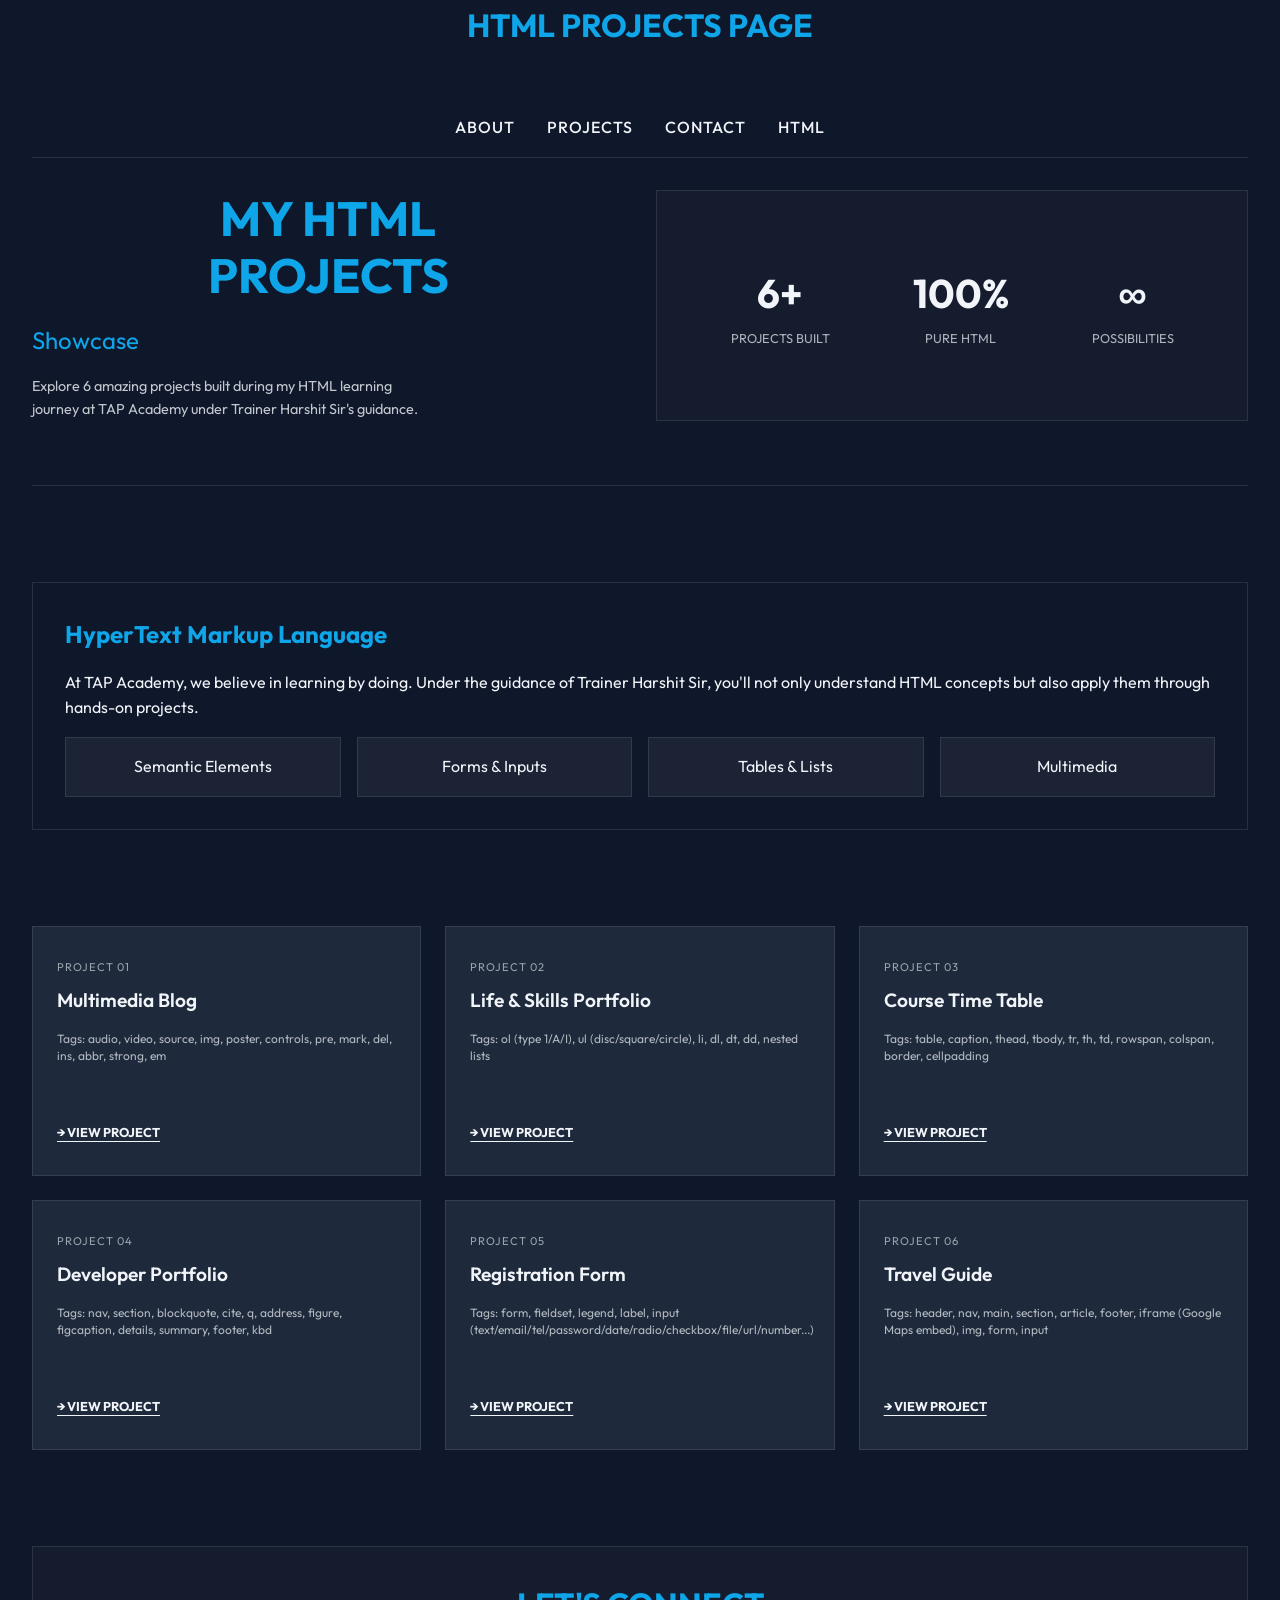
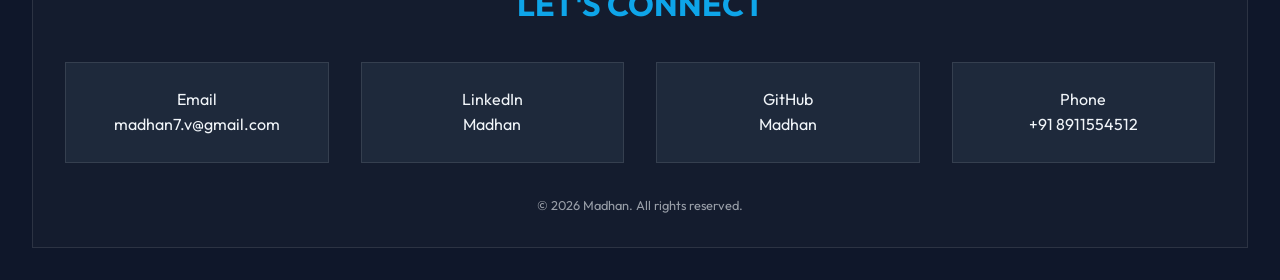
==== index.html @ 32b27c71 "first upload" ====
<!doctype html>
<html lang="en">
  <head>
    <meta charset="UTF-8" />
    <meta name="viewport" content="width=device-width, initial-scale=1.0" />
    <title>HTML Projects Page</title>

    <link rel="stylesheet" href="style.css" />
  </head>

  <body>
    <h1>HTML Projects Page</h1>
    <div class="container">
      <main class="main-content">
        <header>
          <nav class="top-nav">
            <a href="#about" class="nav-link" title="About">
              <span>About</span>
            </a>
            <a href="#projects" class="nav-link" title="Projects">
              <span>Projects</span>
            </a>
            <a href="#contact" class="nav-link" title="Contact">
              <span>Contact</span>
            </a>
            <a href="#html" class="nav-link" title="HTML">
              <span>HTML</span>
            </a>
          </nav>
        </header>

        <section class="hero" id="about">
          <div class="hero-text">
            <h1>My HTML<br />Projects</h1>
            <h2>Showcase</h2>
            <p class="hero-subtitle">
              Explore 6 amazing projects built during my HTML learning journey
              at TAP Academy under Trainer Harshit Sir's guidance.
            </p>
          </div>
          <div class="stats-box">
            <div class="stat-item">
              <span class="stat-number">6+</span>
              <span class="stat-label">Projects Built</span>
            </div>
            <div class="stat-item">
              <span class="stat-number">100%</span>
              <span class="stat-label">Pure HTML</span>
            </div>
            <div class="stat-item">
              <span class="stat-number">∞</span>
              <span class="stat-label">Possibilities</span>
            </div>
          </div>
        </section>

        <section class="info-section" id="html">
          <div class="info-content">
            <h3 class="info-title">HyperText Markup Language</h3>
            <p>
              At TAP Academy, we believe in learning by doing. Under the
              guidance of Trainer Harshit Sir, you'll not only understand HTML
              concepts but also apply them through hands-on projects.
            </p>
            <div class="info-grid">
              <div class="info-card">Semantic Elements</div>
              <div class="info-card">Forms & Inputs</div>
              <div class="info-card">Tables & Lists</div>
              <div class="info-card">Multimedia</div>
            </div>
          </div>
        </section>

        <section class="projects-grid" id="projects">
          <a href="./PROJECT-1/index.html" class="project-card" target="_blank">
            <div>
              <div class="project-number">Project 01</div>
              <div class="project-title">Multimedia Blog</div>
              <div class="project-tags">
                Tags: audio, video, source, img, poster, controls, pre, mark,
                del, ins, abbr, strong, em
              </div>
            </div>
            <div class="view-project-link">→ View Project</div>
          </a>

          <a href="./PROJECT-5/index.html" class="project-card" target="_blank">
            <div>
              <div class="project-number">Project 02</div>
              <div class="project-title">Life & Skills Portfolio</div>
              <div class="project-tags">
                Tags: ol (type 1/A/I), ul (disc/square/circle), li, dl, dt, dd,
                nested lists
              </div>
            </div>
            <div class="view-project-link">→ View Project</div>
          </a>

          <a href="./PROJECT-4/index.html" class="project-card" target="_blank">
            <div>
              <div class="project-number">Project 03</div>
              <div class="project-title">Course Time Table</div>
              <div class="project-tags">
                Tags: table, caption, thead, tbody, tr, th, td, rowspan,
                colspan, border, cellpadding
              </div>
            </div>
            <div class="view-project-link">→ View Project</div>
          </a>

          <a href="./PROJECT-2/index.html" class="project-card" target="_blank">
            <div>
              <div class="project-number">Project 04</div>
              <div class="project-title">Developer Portfolio</div>
              <div class="project-tags">
                Tags: nav, section, blockquote, cite, q, address, figure,
                figcaption, details, summary, footer, kbd
              </div>
            </div>
            <div class="view-project-link">→ View Project</div>
          </a>

          <a href="./PROJECT-3/index.html" class="project-card" target="_blank">
            <div>
              <div class="project-number">Project 05</div>
              <div class="project-title">Registration Form</div>
              <div class="project-tags">
                Tags: form, fieldset, legend, label, input
                (text/email/tel/password/date/radio/checkbox/file/url/number...)
              </div>
            </div>
            <div class="view-project-link">→ View Project</div>
          </a>

          <a href="./PROJECT-6/index.html" class="project-card" target="_blank">
            <div>
              <div class="project-number">Project 06</div>
              <div class="project-title">Travel Guide</div>
              <div class="project-tags">
                Tags: header, nav, main, section, article, footer, iframe
                (Google Maps embed), img, form, input
              </div>
            </div>
            <div class="view-project-link">→ View Project</div>
          </a>
        </section>

        <footer class="contact-section" id="contact">
          <h2 class="contact-title">Let's Connect</h2>
          <div class="contact-container">
            <div class="contact-info-item">
              <p>Email</p>
              <a href="mailto:madhan7.v@gmail.com" target="_blank">
                madhan7.v@gmail.com</a
              >
            </div>
            <div class="contact-info-item">
              <p>LinkedIn</p>
              <a
                href="https://www.linkedin.com/in/madhan-veeramani-821b813a7"
                target="_blank"
                >Madhan</a
              >
            </div>
            <div class="contact-info-item">
              <p>GitHub</p>

              <a href="https://github.com/Madhan0406" target="_blank">Madhan</a>
            </div>
            <div class="contact-info-item">
              <p>Phone</p>
              <p>+91 8911554512</p>
            </div>
          </div>
          <div class="footer-copyright">
            &copy; 2026 Madhan. All rights reserved.
          </div>
        </footer>
      </main>
    </div>
  </body>
</html>
---- style.css ----
/* Global Styles */
@import url("https://fonts.googleapis.com/css2?family=Outfit:wght@300;400;600;700&display=swap");

:root {
  --bg-color: #0f172a; /* Deep Slate Background */
  --card-bg: #1e293b; /* Slate for cards */
  --text-color: #f1f5f9; /* Off-white text */
  --accent-color: #0ea5e9; /* Vibrant Sky Blue */
  --border-color: rgba(255, 255, 255, 0.1); /* Subtle border */
  --hover-bg: #334155; /* Lighter slate for hover */
}

h1 {
  text-align: center;
  color: var(--accent-color);
  margin-bottom: 2rem;
  font-size: 2rem;
  text-transform: uppercase;
}
* {
  margin: 0;
  padding: 0;
  box-sizing: border-box;
  scroll-behavior: smooth;
}

body {
  font-family: "Outfit", sans-serif;
  background-color: var(--bg-color);
  color: var(--text-color);
  line-height: 1.6;
  overflow-x: hidden;
}

a {
  text-decoration: none;
  color: inherit;
}

/* Layout */
/* Layout */
.container {
  display: flex;
  flex-direction: column;
  min-height: 100vh;
}

/* Main Content */
.main-content {
  flex: 1;
  padding: 2rem;
  overflow-y: auto;
}

/* Header */
header {
  margin-bottom: 2rem;
  border-bottom: 1px solid var(--border-color);
  padding-bottom: 1rem;
  display: flex;
  align-items: center;
  justify-content: center; /* Center content */
}

/* Top Nav */
.top-nav {
  display: flex;
  gap: 2rem;
  align-items: center;
}

.nav-link {
  display: flex;
  align-items: center;
  gap: 0.5rem;
  color: var(--text-color);
  font-size: 1rem; /* Slightly larger than sidebar icon */
  font-weight: 500;
  transition: color 0.3s;
  text-transform: uppercase;
  letter-spacing: 1px;
}

.nav-link:hover {
  color: var(--accent-color);
}

/* Hero / Intro Section */
.hero {
  display: grid;
  grid-template-columns: 1fr 1fr;
  gap: 2rem;
  margin-bottom: 6rem; /* Increased spacing */
  border-bottom: 1px solid var(--border-color);
  padding-bottom: 4rem;
}

.hero-text h1 {
  font-size: 3rem;
  line-height: 1.2;
  margin-bottom: 1rem;
  text-transform: uppercase;
}

.hero-text h2 {
  font-size: 1.5rem;
  color: var(--accent-color);
  margin-bottom: 1rem;
  font-weight: 400;
}

.hero-subtitle {
  font-size: 0.9rem;
  opacity: 0.8;
  max-width: 400px;
}

.vertical-text {
  writing-mode: vertical-rl;
  transform: rotate(180deg);
  text-transform: uppercase;
  letter-spacing: 2px;
  font-size: 0.8rem;
  position: absolute;
  right: 20px;
  top: 50%;
  opacity: 0.5;
}

/* Stats Box */
.stats-box {
  border: 1px solid var(--border-color);
  padding: 2rem;
  display: flex;
  justify-content: space-around;
  align-items: center;
  background: rgba(255, 255, 255, 0.02);
}

.stat-item {
  text-align: center;
}

.stat-number {
  font-size: 2.5rem;
  font-weight: 700;
  display: block;
}

.stat-label {
  font-size: 0.8rem;
  text-transform: uppercase;
  opacity: 0.7;
}

/* Info Section (Why It Matters) */
.info-section {
  display: flex;
  margin-bottom: 6rem; /* Increased spacing */
  border: 1px solid var(--border-color);
}

.info-content {
  padding: 2rem;
  flex: 1;
}

.info-title {
  font-size: 1.5rem;
  margin-bottom: 1rem;
  color: var(--accent-color);
}

.info-grid {
  display: grid;
  grid-template-columns: repeat(auto-fit, minmax(150px, 1fr));
  gap: 1rem;
  margin-top: 1rem;
}

.info-card {
  border: 1px solid var(--border-color);
  padding: 1rem;
  text-align: center;
  background: rgba(255, 255, 255, 0.05);
}

/* Projects Grid */
.projects-grid {
  display: grid;
  grid-template-columns: repeat(3, 1fr);
  gap: 1.5rem;
  margin-bottom: 6rem;
}

.project-card {
  border: 1px solid var(--border-color);
  background-color: var(--card-bg);
  padding: 2rem 1.5rem;
  transition:
    transform 0.2s,
    background-color 0.2s;
  display: flex;
  flex-direction: column;
  justify-content: space-between;
  min-height: 250px;
  position: relative;
  overflow: hidden;
}

.project-card:hover {
  transform: translateY(-5px);
  background-color: var(--hover-bg);
}

.project-number {
  font-size: 0.7rem;
  text-transform: uppercase;
  opacity: 0.6;
  margin-bottom: 0.5rem;
  letter-spacing: 1px;
}

.project-title {
  font-size: 1.2rem;
  font-weight: 600;
  margin-bottom: 1rem;
}

.project-tags {
  font-size: 0.75rem;
  opacity: 0.7;
  margin-bottom: 1.5rem;
  line-height: 1.4;
}

.view-project-link {
  font-size: 0.8rem;
  text-transform: uppercase;
  font-weight: bold;
  text-decoration: underline;
  text-underline-offset: 4px;
  margin-top: auto;
}

/* Contact Section */
.contact-section {
  padding: 2rem;
  background: rgba(255, 255, 255, 0.02);
  border: 1px solid var(--border-color);
}

.contact-title {
  font-size: 2rem;
  color: var(--accent-color);
  margin-bottom: 2rem;
  text-align: center;
  text-transform: uppercase;
}

.contact-container {
  display: grid;
  grid-template-columns: repeat(auto-fit, minmax(250px, 1fr));
  gap: 2rem;
}

.contact-info-item {
  display: flex;
  flex-direction: column;
  align-items: center;
  text-align: center;
  padding: 1.5rem;
  background: var(--card-bg);
  border: 1px solid var(--border-color);
  transition: 0.3s;
}

.contact-info-item:hover {
  background: var(--hover-bg);
  transform: translateY(-5px);
}

.footer-copyright {
  text-align: center;
  margin-top: 2rem;
  opacity: 0.6;
  font-size: 0.8rem;
}

/* Form Styles */
label {
  color: #cbd5e1;
  display: block;
  margin-bottom: 0.5rem;
}

input,
select,
textarea {
  background-color: var(--bg-color);
  border: 1px solid #334155;
  color: var(--text-color);
  padding: 0.5rem;
  border-radius: 4px;
  width: 100%;
  margin-bottom: 1rem;
}

button {
  background-color: var(--accent-color);
  color: white;
  border: none;
  padding: 0.5rem 1rem;
  border-radius: 4px;
  cursor: pointer;
  text-transform: uppercase;
  font-weight: bold;
  transition: background-color 0.3s;
}

button:hover {
  background-color: #0284c7;
}

/* Responsive */
@media (max-width: 1024px) {
  .projects-grid {
    grid-template-columns: repeat(2, 1fr);
  }
}

@media (max-width: 768px) {
  .hero {
    grid-template-columns: 1fr;
  }
  .projects-grid {
    grid-template-columns: 1fr;
  }
  .container {
    flex-direction: column;
  }
  .sidebar {
    width: 100%;
    height: auto;
    position: relative;
    flex-direction: row;
    border-right: none;
    border-bottom: 1px solid var(--border-color);
    justify-content: space-around;
    padding: 10px 0;
  }
  .sidebar-icon {
    font-size: 0.7rem;
  }
  .sidebar-icon i {
    width: 30px;
    height: 30px;
    font-size: 1rem;
  }
}
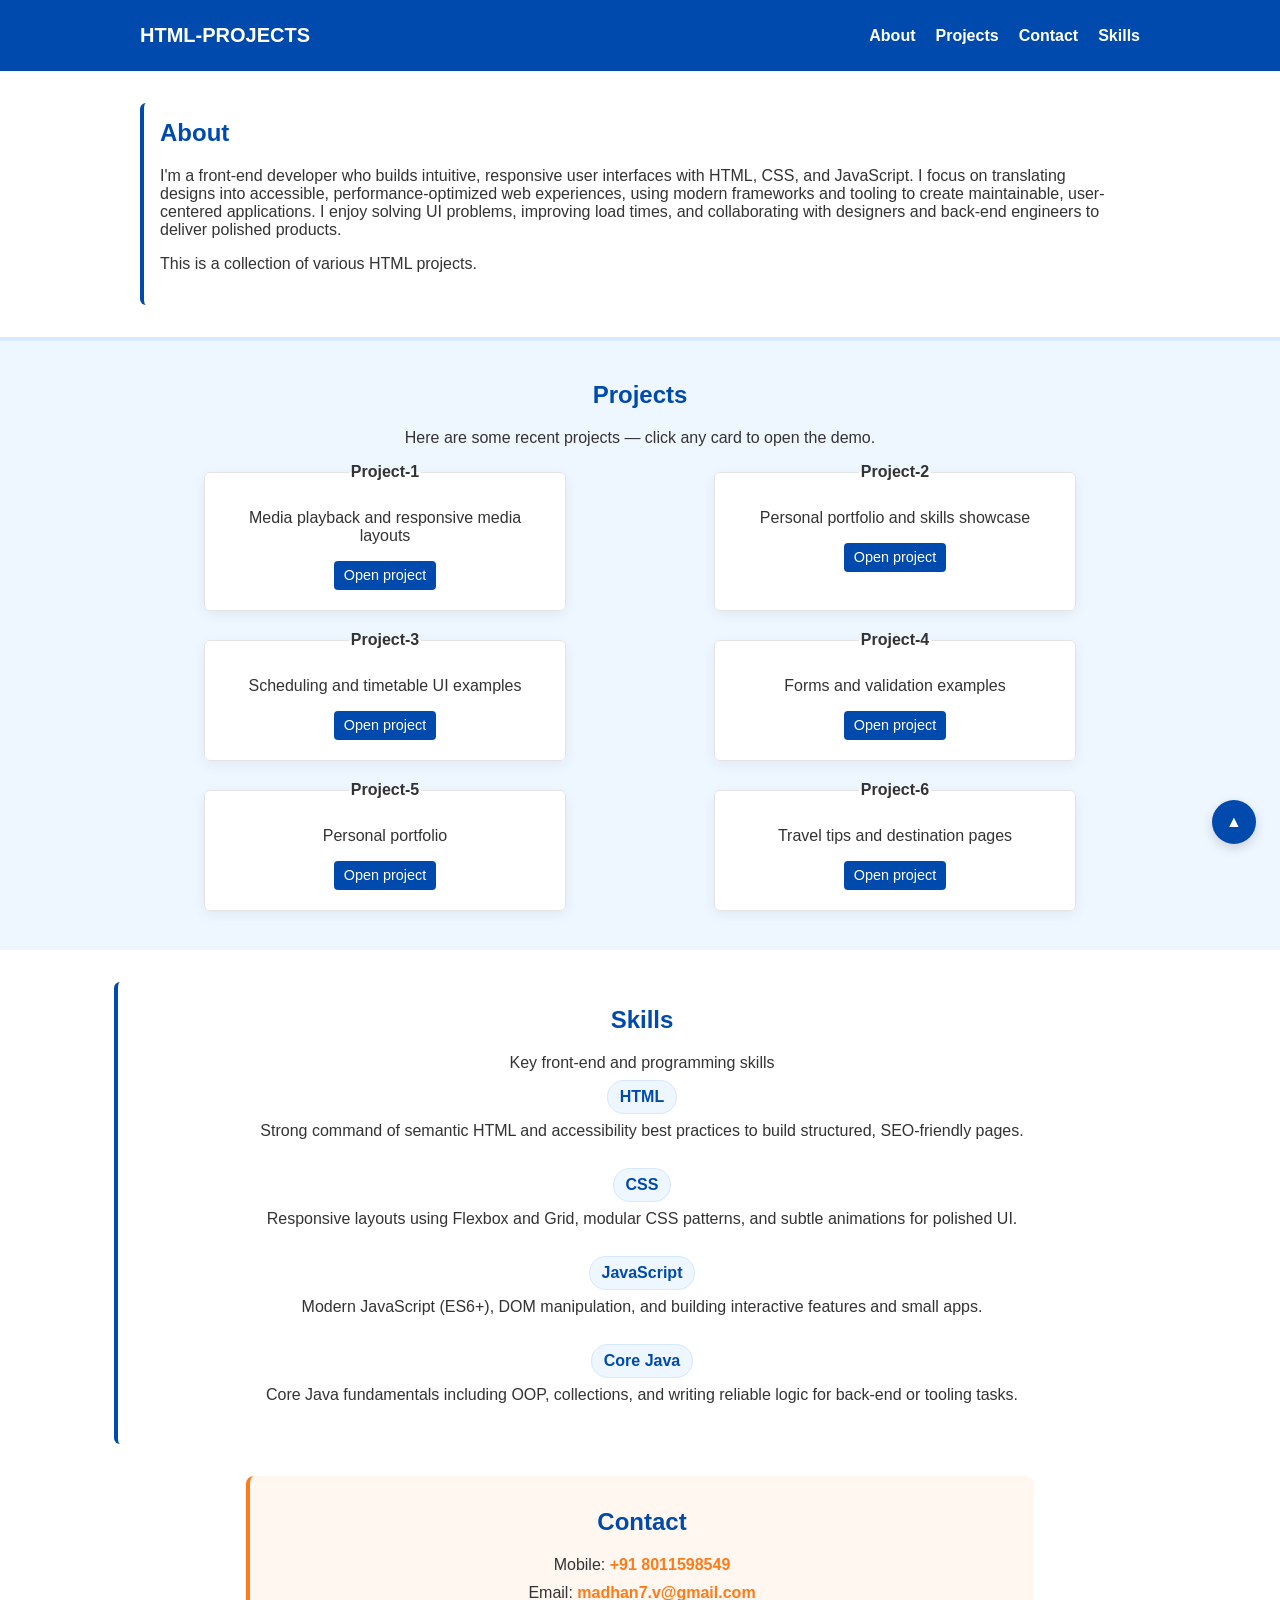
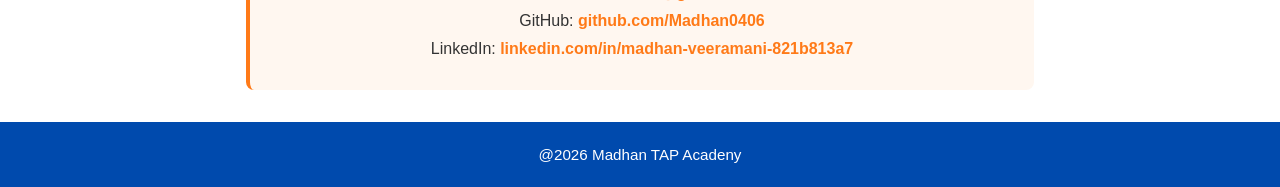
==== commit ec179e78: "second upload" ====
--- a/index.html
+++ b/index.html
@@ -3,180 +3,236 @@
   <head>
     <meta charset="UTF-8" />
     <meta name="viewport" content="width=device-width, initial-scale=1.0" />
-    <title>HTML Projects Page</title>
-
+    <title>HTML-PROJECTS</title>
     <link rel="stylesheet" href="style.css" />
   </head>
-
-  <body>
-    <h1>HTML Projects Page</h1>
-    <div class="container">
-      <main class="main-content">
-        <header>
-          <nav class="top-nav">
-            <a href="#about" class="nav-link" title="About">
-              <span>About</span>
-            </a>
-            <a href="#projects" class="nav-link" title="Projects">
-              <span>Projects</span>
-            </a>
-            <a href="#contact" class="nav-link" title="Contact">
-              <span>Contact</span>
-            </a>
-            <a href="#html" class="nav-link" title="HTML">
-              <span>HTML</span>
-            </a>
-          </nav>
-        </header>
-
-        <section class="hero" id="about">
-          <div class="hero-text">
-            <h1>My HTML<br />Projects</h1>
-            <h2>Showcase</h2>
-            <p class="hero-subtitle">
-              Explore 6 amazing projects built during my HTML learning journey
-              at TAP Academy under Trainer Harshit Sir's guidance.
-            </p>
-          </div>
-          <div class="stats-box">
-            <div class="stat-item">
-              <span class="stat-number">6+</span>
-              <span class="stat-label">Projects Built</span>
-            </div>
-            <div class="stat-item">
-              <span class="stat-number">100%</span>
-              <span class="stat-label">Pure HTML</span>
-            </div>
-            <div class="stat-item">
-              <span class="stat-number">∞</span>
-              <span class="stat-label">Possibilities</span>
-            </div>
-          </div>
-        </section>
-
-        <section class="info-section" id="html">
-          <div class="info-content">
-            <h3 class="info-title">HyperText Markup Language</h3>
-            <p>
-              At TAP Academy, we believe in learning by doing. Under the
-              guidance of Trainer Harshit Sir, you'll not only understand HTML
-              concepts but also apply them through hands-on projects.
-            </p>
-            <div class="info-grid">
-              <div class="info-card">Semantic Elements</div>
-              <div class="info-card">Forms & Inputs</div>
-              <div class="info-card">Tables & Lists</div>
-              <div class="info-card">Multimedia</div>
-            </div>
-          </div>
-        </section>
-
-        <section class="projects-grid" id="projects">
-          <a href="./PROJECT-1/index.html" class="project-card" target="_blank">
-            <div>
-              <div class="project-number">Project 01</div>
-              <div class="project-title">Multimedia Blog</div>
-              <div class="project-tags">
-                Tags: audio, video, source, img, poster, controls, pre, mark,
-                del, ins, abbr, strong, em
-              </div>
-            </div>
-            <div class="view-project-link">→ View Project</div>
-          </a>
-
-          <a href="./PROJECT-5/index.html" class="project-card" target="_blank">
-            <div>
-              <div class="project-number">Project 02</div>
-              <div class="project-title">Life & Skills Portfolio</div>
-              <div class="project-tags">
-                Tags: ol (type 1/A/I), ul (disc/square/circle), li, dl, dt, dd,
-                nested lists
-              </div>
-            </div>
-            <div class="view-project-link">→ View Project</div>
-          </a>
-
-          <a href="./PROJECT-4/index.html" class="project-card" target="_blank">
-            <div>
-              <div class="project-number">Project 03</div>
-              <div class="project-title">Course Time Table</div>
-              <div class="project-tags">
-                Tags: table, caption, thead, tbody, tr, th, td, rowspan,
-                colspan, border, cellpadding
-              </div>
-            </div>
-            <div class="view-project-link">→ View Project</div>
-          </a>
-
-          <a href="./PROJECT-2/index.html" class="project-card" target="_blank">
-            <div>
-              <div class="project-number">Project 04</div>
-              <div class="project-title">Developer Portfolio</div>
-              <div class="project-tags">
-                Tags: nav, section, blockquote, cite, q, address, figure,
-                figcaption, details, summary, footer, kbd
-              </div>
-            </div>
-            <div class="view-project-link">→ View Project</div>
-          </a>
-
-          <a href="./PROJECT-3/index.html" class="project-card" target="_blank">
-            <div>
-              <div class="project-number">Project 05</div>
-              <div class="project-title">Registration Form</div>
-              <div class="project-tags">
-                Tags: form, fieldset, legend, label, input
-                (text/email/tel/password/date/radio/checkbox/file/url/number...)
-              </div>
-            </div>
-            <div class="view-project-link">→ View Project</div>
-          </a>
-
-          <a href="./PROJECT-6/index.html" class="project-card" target="_blank">
-            <div>
-              <div class="project-number">Project 06</div>
-              <div class="project-title">Travel Guide</div>
-              <div class="project-tags">
-                Tags: header, nav, main, section, article, footer, iframe
-                (Google Maps embed), img, form, input
-              </div>
-            </div>
-            <div class="view-project-link">→ View Project</div>
-          </a>
-        </section>
-
-        <footer class="contact-section" id="contact">
-          <h2 class="contact-title">Let's Connect</h2>
-          <div class="contact-container">
-            <div class="contact-info-item">
-              <p>Email</p>
-              <a href="mailto:madhan7.v@gmail.com" target="_blank">
-                madhan7.v@gmail.com</a
-              >
-            </div>
-            <div class="contact-info-item">
-              <p>LinkedIn</p>
-              <a
-                href="https://www.linkedin.com/in/madhan-veeramani-821b813a7"
+  <body id="top">
+    <header class="site-header">
+      <div class="container">
+        <h1 class="site-title">HTML-PROJECTS</h1>
+        <nav class="main-nav" aria-label="Main navigation">
+          <ul>
+            <li><a href="#about">About</a></li>
+            <li><a href="#projects">Projects</a></li>
+            <li><a href="#contact">Contact</a></li>
+            <li><a href="#skills">Skills</a></li>
+          </ul>
+        </nav>
+      </div>
+    </header>
+
+    <main class="site-content">
+      <section id="about" class="about-section">
+        <h2 class="section-title">About</h2>
+        <p>
+          I'm a front-end developer who builds intuitive, responsive user
+          interfaces with HTML, CSS, and JavaScript. I focus on translating
+          designs into accessible, performance-optimized web experiences, using
+          modern frameworks and tooling to create maintainable, user-centered
+          applications. I enjoy solving UI problems, improving load times, and
+          collaborating with designers and back-end engineers to deliver
+          polished products.
+        </p>
+        <p>This is a collection of various HTML projects.</p>
+      </section>
+    </main>
+
+    <section
+      class="projects-section"
+      id="projects"
+      aria-label="Projects section"
+    >
+      <div class="container">
+        <h2 class="section-title">Projects</h2>
+        <p>Here are some recent projects — click any card to open the demo.</p>
+
+        <div class="projects-grid">
+          <fieldset class="project-fieldset">
+            <legend>
+              <a
                 target="_blank"
-                >Madhan</a
-              >
-            </div>
-            <div class="contact-info-item">
-              <p>GitHub</p>
-
-              <a href="https://github.com/Madhan0406" target="_blank">Madhan</a>
-            </div>
-            <div class="contact-info-item">
-              <p>Phone</p>
-              <p>+91 8911554512</p>
-            </div>
-          </div>
-          <div class="footer-copyright">
-            &copy; 2026 Madhan. All rights reserved.
-          </div>
-        </footer>
-      </main>
-    </div>
+                rel="noopener noreferrer"
+                href="./PROJECT-1/index.html"
+                aria-label="Open Multimedia project"
+                >Project-1</a
+              >
+            </legend>
+            <p>Media playback and responsive media layouts</p>
+            <a
+              target="_blank"
+              rel="noopener noreferrer"
+              class="project-link"
+              href="./PROJECT-1/index.html"
+              >Open project</a
+            >
+          </fieldset>
+
+          <fieldset class="project-fieldset">
+            <legend>
+              <a
+                href="./PROJECT-5/index.html"
+                target="_blank"
+                rel="noopener noreferrer"
+                aria-label="Open Portfolio Tap project"
+                >Project-2</a
+              >
+            </legend>
+            <p>Personal portfolio and skills showcase</p>
+            <a
+              class="project-link"
+              target="_blank"
+              rel="noopener noreferrer"
+              href="./PROJECT-5/index.html"
+              >Open project</a
+            >
+          </fieldset>
+
+          <fieldset class="project-fieldset">
+            <legend>
+              <a
+                href="./PROJECT-4/index.html"
+                aria-label="Open Time-table Forms Tap project"
+                >Project-3</a
+              >
+            </legend>
+            <p>Scheduling and timetable UI examples</p>
+            <a class="project-link" href="./PROJECT-4/index.html"
+              >Open project</a
+            >
+          </fieldset>
+          <fieldset class="project-fieldset">
+            <legend>
+              <a
+                href="./PROJECT-3/index.html"
+                aria-label="Open Form Tap project"
+                >Project-4</a
+              >
+            </legend>
+            <p>Forms and validation examples</p>
+            <a class="project-link" href="./PROJECT-3/index.html"
+              >Open project</a
+            >
+          </fieldset>
+          <fieldset class="project-fieldset">
+            <legend>
+              <a
+                href="./PROJECT-2/index.html"
+                aria-label="Open Portfolio Tap project"
+                >Project-5</a
+              >
+            </legend>
+            <p>Personal portfolio</p>
+            <a class="project-link" href="./PROJECT-2/index.html"
+              >Open project</a
+            >
+          </fieldset>
+
+          <fieldset class="project-fieldset">
+            <legend>
+              <a
+                href="./PROJECT-6/index.html"
+                target="_blank"
+                rel="noopener noreferrer"
+                aria-label="Open Trip Adviser project"
+                >Project-6</a
+              >
+            </legend>
+            <p>Travel tips and destination pages</p>
+            <a
+              class="project-link"
+              target="_blank"
+              rel="noopener noreferrer"
+              href="./PROJECT-6/index.html"
+              >Open project</a
+            >
+          </fieldset>
+        </div>
+      </div>
+    </section>
+
+    <section id="skills" class="skills-section" aria-label="Skills">
+      <div class="container">
+        <h2 class="section-title">Skills</h2>
+        <p>Key front-end and programming skills</p>
+        <div class="skills-list">
+          <div class="skill-item">
+            <span class="skill-chip">HTML</span>
+            <p class="skill-desc">
+              Strong command of semantic HTML and accessibility best practices
+              to build structured, SEO-friendly pages.
+            </p>
+          </div>
+
+          <div class="skill-item">
+            <span class="skill-chip">CSS</span>
+            <p class="skill-desc">
+              Responsive layouts using Flexbox and Grid, modular CSS patterns,
+              and subtle animations for polished UI.
+            </p>
+          </div>
+
+          <div class="skill-item">
+            <span class="skill-chip">JavaScript</span>
+            <p class="skill-desc">
+              Modern JavaScript (ES6+), DOM manipulation, and building
+              interactive features and small apps.
+            </p>
+          </div>
+
+          <div class="skill-item">
+            <span class="skill-chip">Core Java</span>
+            <p class="skill-desc">
+              Core Java fundamentals including OOP, collections, and writing
+              reliable logic for back-end or tooling tasks.
+            </p>
+          </div>
+        </div>
+      </div>
+    </section>
+
+    <section id="contact" class="contact-section" aria-label="Contact">
+      <div class="container">
+        <h2 class="section-title">Contact</h2>
+        <div class="contact-list">
+          <p class="contact-item">
+            Mobile: <a href="tel:+1234567890">+91 8011598549</a>
+          </p>
+          <p class="contact-item">
+            Email: <a href="mailto:madhan7.v@gmail.com">madhan7.v@gmail.com</a>
+          </p>
+          <p class="contact-item">
+            GitHub:
+            <a
+              href="https://github.com/Madhan0406"
+              target="_blank"
+              rel="noopener noreferrer"
+              >github.com/Madhan0406</a
+            >
+          </p>
+          <p class="contact-item">
+            LinkedIn:
+            <a
+              href="www.linkedin.com/in/madhan-veeramani-821b813a7"
+              target="_blank"
+              rel="noopener noreferrer"
+              >linkedin.com/in/madhan-veeramani-821b813a7</a
+            >
+          </p>
+        </div>
+      </div>
+    </section>
+
+    <a
+      href="#top"
+      class="back-to-top"
+      aria-label="Back to top"
+      title="Back to top"
+      >▲</a
+    >
+    <footer class="site-footer" aria-label="Site footer">
+      <div class="container">
+        <p>@2026 Madhan TAP Acadeny</p>
+      </div>
+    </footer>
   </body>
 </html>
--- a/style.css
+++ b/style.css
@@ -1,360 +1,240 @@
-/* Global Styles */
-@import url("https://fonts.googleapis.com/css2?family=Outfit:wght@300;400;600;700&display=swap");
-
+html {
+  scroll-behavior: smooth;
+}
 :root {
-  --bg-color: #0f172a; /* Deep Slate Background */
-  --card-bg: #1e293b; /* Slate for cards */
-  --text-color: #f1f5f9; /* Off-white text */
-  --accent-color: #0ea5e9; /* Vibrant Sky Blue */
-  --border-color: rgba(255, 255, 255, 0.1); /* Subtle border */
-  --hover-bg: #334155; /* Lighter slate for hover */
-}
-
-h1 {
+  --container-padding: 1.5rem;
+  --section-padding: 1.5rem;
+  --gutter: 1.25rem;
+  --field-padding: 1.25rem;
+  --section-gap: 2rem;
+  --card-shadow: 0 4px 14px rgba(2, 6, 23, 0.06);
+  --card-shadow-hover: 0 10px 32px rgba(2, 6, 23, 0.1);
+}
+body {
+  font-family:
+    Segoe UI,
+    Roboto,
+    Arial,
+    sans-serif;
+  margin: 0;
+  background: );
+  color: #333;
+}
+.site-header {
+  background: #004aad;
+  color: #fff;
+  padding: var(--section-padding) 0;
+}
+.site-header .container {
+  display: flex;
+  align-items: center;
+  justify-content: space-between;
+  max-width: 1000px;
+  margin: 0 auto;
+  padding: 0 var(--container-padding);
+}
+.site-title {
+  margin: 0;
+  font-size: 1.25rem;
+}
+.main-nav ul {
+  list-style: none;
+  margin: 0;
+  padding: 0;
+  display: flex;
+  gap: var(--gutter);
+}
+.main-nav a {
+  color: #fff;
+  text-decoration: none;
+  font-weight: 600;
+}
+.site-content {
+  max-width: 1000px;
+  margin: var(--section-gap) auto;
+  padding: 0 var(--container-padding);
+}
+.main-nav a:hover {
+  text-decoration: underline;
+}
+
+/* Projects grid */
+.projects-grid {
+  display: flex;
+  flex-wrap: wrap;
+  gap: var(--gutter);
+  margin-top: calc(var(--gutter) / 2);
+}
+.project-fieldset {
+  flex: 0 1 320px;
+  background: #fff;
+  border: 1px solid #e3e3e3;
+  border-radius: 6px;
+  padding: var(--field-padding);
+}
+.project-fieldset legend {
+  font-weight: 700;
+}
+.project-fieldset p {
+  margin: 0.5rem 0 0;
+}
+.project-link {
+  display: inline-block;
+  margin-top: 1rem;
+  padding: 0.4rem 0.6rem;
+  background: #004aad;
+  color: #fff;
+  border-radius: 4px;
+  text-decoration: none;
+  font-size: 0.9rem;
+}
+
+/* Legend link styles */
+.project-fieldset legend a {
+  color: inherit;
+  text-decoration: none;
+  font-weight: 700;
+}
+.project-fieldset legend a:hover {
+  text-decoration: underline;
+}
+
+/* Section styles to visually separate content */
+.about-section {
+  background: #fff;
+  border-left: 4px solid #004aad;
+  padding: 1rem;
+  border-radius: 6px;
+}
+.projects-section {
+  background: #eef6ff;
+  padding: calc(var(--section-gap) + 0.5rem) 0;
+  margin-top: var(--section-gap);
+  border-top: 4px solid #d6e9ff;
+}
+.projects-section .container {
+  max-width: 1000px;
+  margin: 0 auto;
+  padding: 0 var(--container-padding);
   text-align: center;
-  color: var(--accent-color);
-  margin-bottom: 2rem;
-  font-size: 2rem;
-  text-transform: uppercase;
-}
-* {
-  margin: 0;
-  padding: 0;
-  box-sizing: border-box;
-  scroll-behavior: smooth;
-}
-
-body {
-  font-family: "Outfit", sans-serif;
-  background-color: var(--bg-color);
-  color: var(--text-color);
-  line-height: 1.6;
-  overflow-x: hidden;
-}
-
-a {
-  text-decoration: none;
-  color: inherit;
-}
-
-/* Layout */
-/* Layout */
-.container {
+}
+.projects-grid {
+  justify-content: center;
+}
+.project-fieldset {
+  flex: 0 1 320px;
+  margin: 0 auto;
+  box-shadow: var(--card-shadow);
+  transition:
+    transform 0.18s ease,
+    box-shadow 0.18s;
+  will-change: transform, box-shadow;
+}
+.project-fieldset:hover {
+  transform: translateY(-8px);
+  box-shadow: var(--card-shadow-hover);
+}
+.section-title {
+  margin: 0 0 1.25rem;
+  color: #004aad;
+}
+/* Contact styles */
+.contact-section {
+  background: #fff7f0;
+  padding: calc(var(--section-padding) + 0.5rem);
+  border-radius: 8px;
+  border-left: 4px solid #ff7a18;
+  max-width: 720px;
+  margin: var(--section-gap) auto;
+  text-align: center;
+}
+.contact-list {
   display: flex;
   flex-direction: column;
-  min-height: 100vh;
-}
-
-/* Main Content */
-.main-content {
-  flex: 1;
-  padding: 2rem;
-  overflow-y: auto;
-}
-
-/* Header */
-header {
-  margin-bottom: 2rem;
-  border-bottom: 1px solid var(--border-color);
-  padding-bottom: 1rem;
-  display: flex;
-  align-items: center;
-  justify-content: center; /* Center content */
-}
-
-/* Top Nav */
-.top-nav {
-  display: flex;
-  gap: 2rem;
-  align-items: center;
-}
-
-.nav-link {
-  display: flex;
-  align-items: center;
-  gap: 0.5rem;
-  color: var(--text-color);
-  font-size: 1rem; /* Slightly larger than sidebar icon */
-  font-weight: 500;
-  transition: color 0.3s;
-  text-transform: uppercase;
-  letter-spacing: 1px;
-}
-
-.nav-link:hover {
-  color: var(--accent-color);
-}
-
-/* Hero / Intro Section */
-.hero {
-  display: grid;
-  grid-template-columns: 1fr 1fr;
-  gap: 2rem;
-  margin-bottom: 6rem; /* Increased spacing */
-  border-bottom: 1px solid var(--border-color);
-  padding-bottom: 4rem;
-}
-
-.hero-text h1 {
-  font-size: 3rem;
-  line-height: 1.2;
-  margin-bottom: 1rem;
-  text-transform: uppercase;
-}
-
-.hero-text h2 {
-  font-size: 1.5rem;
-  color: var(--accent-color);
-  margin-bottom: 1rem;
-  font-weight: 400;
-}
-
-.hero-subtitle {
-  font-size: 0.9rem;
-  opacity: 0.8;
-  max-width: 400px;
-}
-
-.vertical-text {
-  writing-mode: vertical-rl;
-  transform: rotate(180deg);
-  text-transform: uppercase;
-  letter-spacing: 2px;
-  font-size: 0.8rem;
-  position: absolute;
-  right: 20px;
-  top: 50%;
-  opacity: 0.5;
-}
-
-/* Stats Box */
-.stats-box {
-  border: 1px solid var(--border-color);
-  padding: 2rem;
-  display: flex;
-  justify-content: space-around;
-  align-items: center;
-  background: rgba(255, 255, 255, 0.02);
-}
-
-.stat-item {
+  gap: calc(var(--gutter) / 2);
+  align-items: center;
+  justify-content: center;
+}
+.contact-item {
+  margin: 0;
+}
+.contact-item a {
+  color: #ff7a18;
+  text-decoration: none;
+  font-weight: 600;
+}
+.contact-item a:hover {
+  text-decoration: underline;
+}
+
+/* Skills styles */
+.skills-section {
+  max-width: 1000px;
+  margin: var(--section-gap) auto;
+  background: #fff;
+  border-left: 4px solid #004aad;
+  padding: var(--section-padding);
+  border-radius: 6px;
   text-align: center;
 }
-
-.stat-number {
-  font-size: 2.5rem;
+.skills-list {
+  display: flex;
+  flex-wrap: wrap;
+  gap: var(--gutter);
+  justify-content: center;
+  margin-top: calc(var(--gutter) / 2);
+}
+.skill-chip {
+  background: #eef6ff;
+  color: #004aad;
+  padding: 0.45rem 0.75rem;
+  border-radius: 999px;
   font-weight: 700;
-  display: block;
-}
-
-.stat-label {
-  font-size: 0.8rem;
-  text-transform: uppercase;
-  opacity: 0.7;
-}
-
-/* Info Section (Why It Matters) */
-.info-section {
-  display: flex;
-  margin-bottom: 6rem; /* Increased spacing */
-  border: 1px solid var(--border-color);
-}
-
-.info-content {
-  padding: 2rem;
-  flex: 1;
-}
-
-.info-title {
-  font-size: 1.5rem;
-  margin-bottom: 1rem;
-  color: var(--accent-color);
-}
-
-.info-grid {
-  display: grid;
-  grid-template-columns: repeat(auto-fit, minmax(150px, 1fr));
-  gap: 1rem;
-  margin-top: 1rem;
-}
-
-.info-card {
-  border: 1px solid var(--border-color);
-  padding: 1rem;
-  text-align: center;
-  background: rgba(255, 255, 255, 0.05);
-}
-
-/* Projects Grid */
-.projects-grid {
-  display: grid;
-  grid-template-columns: repeat(3, 1fr);
-  gap: 1.5rem;
-  margin-bottom: 6rem;
-}
-
-.project-card {
-  border: 1px solid var(--border-color);
-  background-color: var(--card-bg);
-  padding: 2rem 1.5rem;
+  border: 1px solid #d6e9ff;
+}
+
+/* Footer styles (match header) */
+.site-footer {
+  background: #004aad;
+  color: #fff;
+  padding: var(--section-padding) 0;
+  margin-top: var(--section-gap);
+}
+.site-footer .container {
+  max-width: 1000px;
+  margin: 0 auto;
+  padding: 0 var(--container-padding);
+  display: flex;
+  align-items: center;
+  justify-content: center;
+}
+.site-footer p {
+  margin: 0;
+  color: #fff;
+  font-size: 0.95rem;
+}
+
+/* Back-to-top button */
+.back-to-top {
+  position: fixed;
+  right: var(--container-padding);
+  bottom: 3.5rem;
+  width: 44px;
+  height: 44px;
+  background: #004aad;
+  color: #fff;
+  border-radius: 50%;
+  display: flex;
+  align-items: center;
+  justify-content: center;
+  text-decoration: none;
+  box-shadow: 0 4px 12px rgba(0, 0, 0, 0.15);
+  z-index: 1000;
   transition:
-    transform 0.2s,
-    background-color 0.2s;
-  display: flex;
-  flex-direction: column;
-  justify-content: space-between;
-  min-height: 250px;
-  position: relative;
-  overflow: hidden;
-}
-
-.project-card:hover {
-  transform: translateY(-5px);
-  background-color: var(--hover-bg);
-}
-
-.project-number {
-  font-size: 0.7rem;
-  text-transform: uppercase;
-  opacity: 0.6;
-  margin-bottom: 0.5rem;
-  letter-spacing: 1px;
-}
-
-.project-title {
-  font-size: 1.2rem;
-  font-weight: 600;
-  margin-bottom: 1rem;
-}
-
-.project-tags {
-  font-size: 0.75rem;
-  opacity: 0.7;
-  margin-bottom: 1.5rem;
-  line-height: 1.4;
-}
-
-.view-project-link {
-  font-size: 0.8rem;
-  text-transform: uppercase;
-  font-weight: bold;
-  text-decoration: underline;
-  text-underline-offset: 4px;
-  margin-top: auto;
-}
-
-/* Contact Section */
-.contact-section {
-  padding: 2rem;
-  background: rgba(255, 255, 255, 0.02);
-  border: 1px solid var(--border-color);
-}
-
-.contact-title {
-  font-size: 2rem;
-  color: var(--accent-color);
-  margin-bottom: 2rem;
-  text-align: center;
-  text-transform: uppercase;
-}
-
-.contact-container {
-  display: grid;
-  grid-template-columns: repeat(auto-fit, minmax(250px, 1fr));
-  gap: 2rem;
-}
-
-.contact-info-item {
-  display: flex;
-  flex-direction: column;
-  align-items: center;
-  text-align: center;
-  padding: 1.5rem;
-  background: var(--card-bg);
-  border: 1px solid var(--border-color);
-  transition: 0.3s;
-}
-
-.contact-info-item:hover {
-  background: var(--hover-bg);
-  transform: translateY(-5px);
-}
-
-.footer-copyright {
-  text-align: center;
-  margin-top: 2rem;
-  opacity: 0.6;
-  font-size: 0.8rem;
-}
-
-/* Form Styles */
-label {
-  color: #cbd5e1;
-  display: block;
-  margin-bottom: 0.5rem;
-}
-
-input,
-select,
-textarea {
-  background-color: var(--bg-color);
-  border: 1px solid #334155;
-  color: var(--text-color);
-  padding: 0.5rem;
-  border-radius: 4px;
-  width: 100%;
-  margin-bottom: 1rem;
-}
-
-button {
-  background-color: var(--accent-color);
-  color: white;
-  border: none;
-  padding: 0.5rem 1rem;
-  border-radius: 4px;
-  cursor: pointer;
-  text-transform: uppercase;
-  font-weight: bold;
-  transition: background-color 0.3s;
-}
-
-button:hover {
-  background-color: #0284c7;
-}
-
-/* Responsive */
-@media (max-width: 1024px) {
-  .projects-grid {
-    grid-template-columns: repeat(2, 1fr);
-  }
-}
-
-@media (max-width: 768px) {
-  .hero {
-    grid-template-columns: 1fr;
-  }
-  .projects-grid {
-    grid-template-columns: 1fr;
-  }
-  .container {
-    flex-direction: column;
-  }
-  .sidebar {
-    width: 100%;
-    height: auto;
-    position: relative;
-    flex-direction: row;
-    border-right: none;
-    border-bottom: 1px solid var(--border-color);
-    justify-content: space-around;
-    padding: 10px 0;
-  }
-  .sidebar-icon {
-    font-size: 0.7rem;
-  }
-  .sidebar-icon i {
-    width: 30px;
-    height: 30px;
-    font-size: 1rem;
-  }
-}
+    transform 0.12s ease,
+    opacity 0.12s ease;
+}
+.back-to-top:hover {
+  transform: translateY(-4px);
+  opacity: 0.95;
+}
